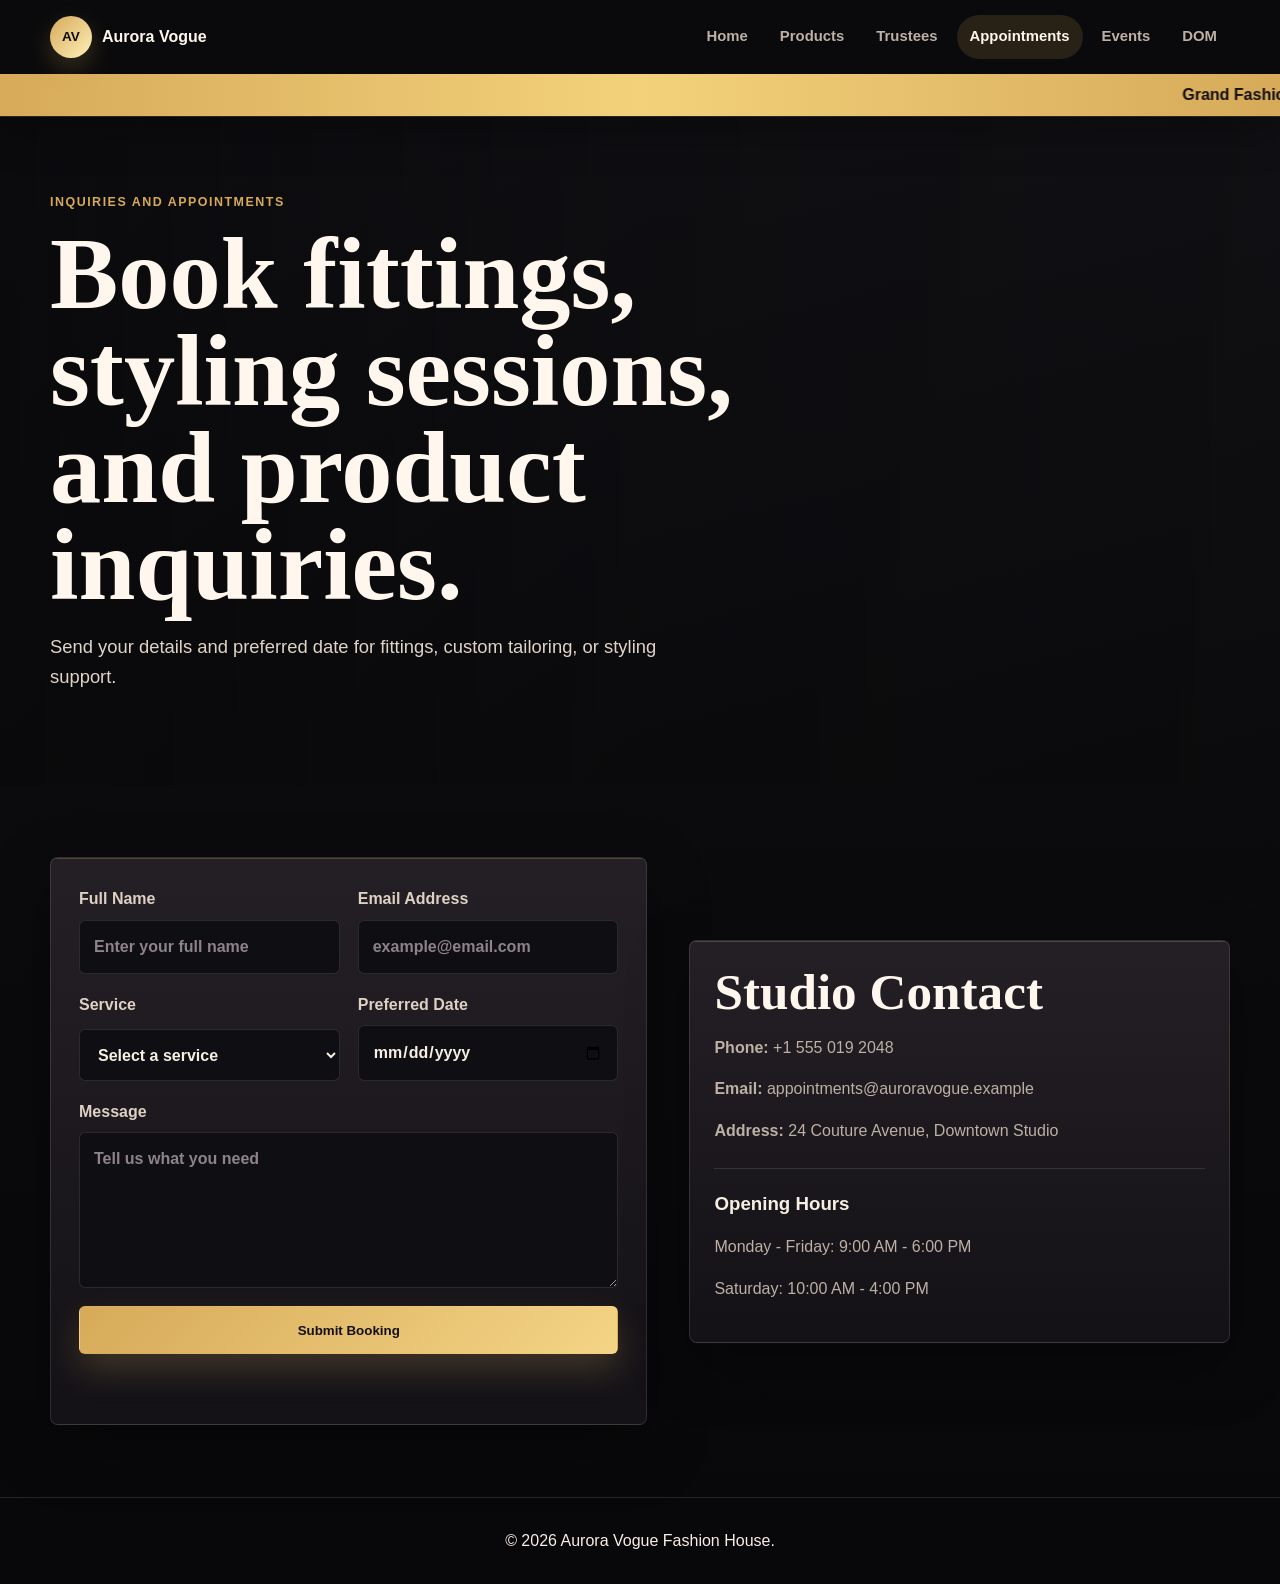
==== appointments.html @ b465e9d9 "first commit" ====
<!DOCTYPE html>
<html lang="en">
<head>
  <meta charset="UTF-8">
  <meta name="viewport" content="width=device-width, initial-scale=1.0">
  <title>Appointments | Aurora Vogue</title>
  <link rel="preconnect" href="https://images.unsplash.com">
  <link rel="stylesheet" href="styles.css">
  <script src="script.js" defer></script>
</head>
<body data-page="appointments">
  <header class="site-header">
    <nav class="nav-shell" aria-label="Main navigation">
      <a class="brand" href="index.html"><span class="brand-mark">AV</span><span>Aurora Vogue</span></a>
      <button class="menu-toggle" type="button" aria-label="Open navigation" aria-expanded="false">Menu</button>
      <div class="nav-links">
        <a href="index.html">Home</a>
        <a href="products.html">Products</a>
        <a href="trustees.html">Trustees</a>
        <a href="appointments.html">Appointments</a>
        <a href="events.html">Events</a>
        <a href="dom.html">DOM</a>
      </div>
    </nav>
    <marquee class="ticker" behavior="scroll" direction="left">
      Grand Fashion Preview: August 18, 2026 | Bridal couture fittings open every Friday | Student showcase discount: 15% off selected pieces
    </marquee>
  </header>

  <main>
    <section class="page-hero appointment-hero">
      <div class="page-hero-inner reveal">
        <p class="eyebrow">Inquiries and Appointments</p>
        <h1>Book fittings, styling sessions, and product inquiries.</h1>
        <p>Send your details and preferred date for fittings, custom tailoring, or styling support.</p>
      </div>
    </section>

    <section class="section contact-layout">
      <form class="appointment-form reveal" id="appointmentForm">
        <label>
          Full Name
          <input type="text" name="name" placeholder="Enter your full name" required>
        </label>
        <label>
          Email Address
          <input type="email" name="email" placeholder="example@email.com" required>
        </label>
        <label>
          Service
          <select name="service" required>
            <option value="">Select a service</option>
            <option>Bridal consultation</option>
            <option>Custom tailoring</option>
            <option>Product inquiry</option>
            <option>Event styling</option>
          </select>
        </label>
        <label>
          Preferred Date
          <input type="date" name="date" required>
        </label>
        <label class="full-span">
          Message
          <textarea name="message" rows="5" placeholder="Tell us what you need"></textarea>
        </label>
        <button class="button primary full-span" type="submit">Submit Booking</button>
        <p class="form-status full-span" id="formStatus" role="status"></p>
      </form>

      <aside class="contact-panel reveal">
        <h2>Studio Contact</h2>
        <p><strong>Phone:</strong> +1 555 019 2048</p>
        <p><strong>Email:</strong> appointments@auroravogue.example</p>
        <p><strong>Address:</strong> 24 Couture Avenue, Downtown Studio</p>
        <div class="hours">
          <h3>Opening Hours</h3>
          <p>Monday - Friday: 9:00 AM - 6:00 PM</p>
          <p>Saturday: 10:00 AM - 4:00 PM</p>
        </div>
      </aside>
    </section>
  </main>

  <footer class="site-footer">
    <p>&copy; <span data-year></span> Aurora Vogue Fashion House.</p>
  </footer>
</body>
</html>
---- styles.css ----
:root {
  --ink: #f7efe4;
  --muted: #bdb0a5;
  --paper: #0b0b0d;
  --ivory: #19171a;
  --surface: #151317;
  --surface-soft: #201b20;
  --surface-lift: #252026;
  --rose: #d15f75;
  --plum: #6f2d55;
  --gold: #d6aa59;
  --sage: #9fb58c;
  --line: rgba(247, 239, 228, 0.12);
  --shadow: 0 22px 60px rgba(0, 0, 0, 0.36);
}

* {
  box-sizing: border-box;
}

html {
  scroll-behavior: smooth;
}

body {
  margin: 0;
  font-family: "Segoe UI", Arial, sans-serif;
  color: var(--ink);
  background: linear-gradient(180deg, #111014 0%, #0b0b0d 48%, #08080a 100%);
  line-height: 1.6;
}

img {
  display: block;
  max-width: 100%;
}

a {
  color: inherit;
  text-decoration: none;
}

.site-header {
  position: sticky;
  top: 0;
  z-index: 20;
  background: rgba(11, 11, 13, 0.9);
  border-bottom: 1px solid var(--line);
  box-shadow: 0 16px 40px rgba(0, 0, 0, 0.28);
  backdrop-filter: blur(20px);
}

.nav-shell {
  width: min(1180px, calc(100% - 32px));
  margin: 0 auto;
  min-height: 74px;
  display: flex;
  align-items: center;
  justify-content: space-between;
  gap: 24px;
}

.brand {
  display: inline-flex;
  align-items: center;
  gap: 10px;
  font-weight: 800;
  letter-spacing: 0;
  white-space: nowrap;
  color: #fff7ed;
}

.brand-mark {
  width: 42px;
  height: 42px;
  display: grid;
  place-items: center;
  border-radius: 50%;
  color: #120d10;
  background: linear-gradient(135deg, var(--gold), #fff0ba);
  font-size: 0.85rem;
  box-shadow: 0 10px 26px rgba(214, 170, 89, 0.24);
}

.nav-links {
  display: flex;
  align-items: center;
  gap: 6px;
}

.nav-links a {
  padding: 10px 13px;
  border-radius: 999px;
  color: var(--muted);
  font-weight: 650;
  font-size: 0.93rem;
}

.nav-links a:hover,
.nav-links a.active {
  color: #fff7e7;
  background: rgba(214, 170, 89, 0.14);
}

.menu-toggle {
  display: none;
  width: 44px;
  height: 44px;
  border: 1px solid var(--line);
  border-radius: 6px;
  background: var(--surface-soft);
  color: var(--ink);
  font-size: 0.85rem;
  font-weight: 850;
  cursor: pointer;
}

.ticker {
  display: block;
  padding: 8px 0;
  color: #140f10;
  background: linear-gradient(90deg, var(--gold), #f3d17b, var(--gold));
  font-weight: 650;
}

.hero {
  position: relative;
  min-height: calc(100vh - 110px);
  display: grid;
  align-items: end;
  overflow: hidden;
}

.hero-image {
  position: absolute;
  inset: 0;
  width: 100%;
  height: 100%;
  object-fit: cover;
  filter: brightness(1.08) contrast(1.04) saturate(1.08);
}

.hero-overlay {
  position: absolute;
  inset: 0;
  background:
    linear-gradient(90deg, rgba(8, 8, 10, 0.66), rgba(8, 8, 10, 0.24) 48%, rgba(8, 8, 10, 0.02) 78%),
    linear-gradient(0deg, rgba(8, 8, 10, 0.32), transparent 42%);
}

.hero-content {
  position: relative;
  z-index: 1;
  width: min(1180px, calc(100% - 32px));
  margin: 0 auto;
  padding: 86px 0 104px;
  color: #fff7ed;
  text-shadow: 0 2px 24px rgba(0, 0, 0, 0.55);
}

.hero-content h1,
.page-hero h1 {
  margin: 0;
  max-width: 760px;
  font-size: clamp(3rem, 8vw, 6.6rem);
  line-height: 0.95;
  font-family: Georgia, "Times New Roman", serif;
  letter-spacing: 0;
}

.typing-motto {
  display: block;
  min-height: 1.5em;
  margin: 14px 0 0;
  color: #f0d08a;
  font-family: Georgia, "Times New Roman", serif;
  font-size: clamp(1.25rem, 3vw, 2rem);
  font-style: italic;
  line-height: 1.25;
  white-space: nowrap;
}

.typing-motto.is-typing::after {
  content: "";
  display: inline-block;
  width: 0.13em;
  height: 0.13em;
  margin-left: 0.12em;
  background: var(--gold);
  border-radius: 50%;
  vertical-align: 0.12em;
  box-shadow: 0 0 18px rgba(214, 170, 89, 0.52);
  animation: dotPulse 1.15s ease-in-out infinite;
}

@keyframes dotPulse {
  0%,
  100% {
    opacity: 0.35;
    transform: scale(0.72);
  }

  50% {
    opacity: 1;
    transform: scale(1);
  }
}

.hero-content p:not(.eyebrow):not(.typing-motto),
.page-hero p:not(.eyebrow) {
  max-width: 660px;
  font-size: 1.15rem;
  color: #dfd3c8;
}

.eyebrow {
  margin: 0 0 12px;
  color: var(--gold);
  text-transform: uppercase;
  font-size: 0.78rem;
  font-weight: 800;
  letter-spacing: 0.12em;
}

.hero-content .eyebrow {
  display: inline-flex;
  align-items: center;
  min-height: 32px;
  padding: 0 12px;
  color: #ffe5a6;
  background: rgba(8, 8, 10, 0.68);
  border: 1px solid rgba(214, 170, 89, 0.5);
  border-radius: 999px;
  font-size: 0.82rem;
  font-weight: 900;
  text-shadow: none;
  box-shadow: 0 10px 28px rgba(0, 0, 0, 0.32);
}

.hero-actions {
  display: flex;
  flex-wrap: wrap;
  gap: 12px;
  margin-top: 30px;
}

.button {
  display: inline-flex;
  align-items: center;
  justify-content: center;
  min-height: 48px;
  padding: 0 20px;
  border: 1px solid transparent;
  border-radius: 6px;
  font-weight: 800;
  cursor: pointer;
  transition: transform 160ms ease, box-shadow 160ms ease, background 160ms ease;
}

.button:hover {
  transform: translateY(-2px);
}

.button.primary {
  color: #140f10;
  background: linear-gradient(135deg, var(--gold), #f4d486);
  box-shadow: 0 16px 34px rgba(214, 170, 89, 0.22);
}

.button.secondary {
  color: #fff7ed;
  border-color: rgba(214, 170, 89, 0.52);
  background: rgba(255, 255, 255, 0.06);
}

.section {
  width: min(1180px, calc(100% - 32px));
  margin: 0 auto;
  padding: 72px 0;
}

.intro-grid,
.feature-band,
.contact-layout,
.dom-layout,
.event-focus {
  display: grid;
  grid-template-columns: 1.05fr 0.95fr;
  gap: 42px;
  align-items: center;
}

.section-copy h2,
.feature-copy h2,
.event-focus h2,
.dom-card h2,
.contact-panel h2 {
  margin: 0 0 14px;
  font-size: clamp(2rem, 4vw, 3.5rem);
  line-height: 1.05;
  font-family: Georgia, "Times New Roman", serif;
  letter-spacing: 0;
  color: #fff7ed;
}

.section-copy p,
.feature-copy p {
  color: var(--muted);
}

.metric-strip {
  display: grid;
  grid-template-columns: repeat(3, 1fr);
  border: 1px solid var(--line);
  background: linear-gradient(180deg, rgba(37, 32, 38, 0.98), rgba(19, 18, 22, 0.98));
  box-shadow: var(--shadow);
  border-radius: 8px;
  overflow: hidden;
}

.metric-strip div {
  padding: 28px 20px;
  border-right: 1px solid var(--line);
}

.metric-strip div:last-child {
  border-right: 0;
}

.metric-strip strong {
  display: block;
  color: var(--gold);
  font-size: 2.5rem;
  line-height: 1;
  font-family: Georgia, "Times New Roman", serif;
}

.metric-strip span {
  display: block;
  margin-top: 8px;
  color: var(--muted);
  font-weight: 650;
}

.feature-band {
  width: 100%;
  padding-inline: max(16px, calc((100vw - 1180px) / 2));
  background: linear-gradient(180deg, #17151a, #0f0e12);
}

.feature-image img {
  width: 100%;
  aspect-ratio: 4 / 3;
  object-fit: cover;
  box-shadow: var(--shadow);
  border: 1px solid var(--line);
  border-radius: 8px;
  filter: brightness(1.08) contrast(1.04) saturate(1.08);
}

.check-list {
  padding: 0;
  margin: 24px 0 0;
  list-style: none;
}

.check-list li {
  padding: 12px 0 12px 30px;
  border-top: 1px solid var(--line);
  position: relative;
  font-weight: 650;
}

.check-list li::before {
  content: "OK";
  position: absolute;
  left: 0;
  font-size: 0.78rem;
  color: var(--sage);
  font-weight: 900;
}

.page-hero {
  min-height: 430px;
  display: grid;
  align-items: end;
  color: #fff7ed;
  background:
    linear-gradient(90deg, rgba(8, 8, 10, 0.62), rgba(8, 8, 10, 0.18), rgba(8, 8, 10, 0.02)),
    url("https://images.unsplash.com/photo-1483985988355-763728e1935b?auto=format&fit=crop&w=1800&q=85") center/cover;
}

.page-hero.compact {
  min-height: 320px;
}

.trustees-hero {
  background:
    linear-gradient(90deg, rgba(8, 8, 10, 0.62), rgba(8, 8, 10, 0.18), rgba(8, 8, 10, 0.02)),
    url("https://images.unsplash.com/photo-1558769132-cb1aea458c5e?auto=format&fit=crop&w=1800&q=85") center/cover;
}

.appointment-hero {
  background:
    linear-gradient(90deg, rgba(8, 8, 10, 0.62), rgba(8, 8, 10, 0.18), rgba(8, 8, 10, 0.02)),
    url("https://images.unsplash.com/photo-1558769132-cb1aea458c5e?auto=format&fit=crop&w=1800&q=85") center/cover;
}

.events-hero {
  background:
    linear-gradient(90deg, rgba(8, 8, 10, 0.62), rgba(8, 8, 10, 0.18), rgba(8, 8, 10, 0.02)),
    url("https://images.unsplash.com/photo-1469334031218-e382a71b716b?auto=format&fit=crop&w=1800&q=85") center/cover;
}

.page-hero-inner {
  width: min(1180px, calc(100% - 32px));
  margin: 0 auto;
  padding: 76px 0;
}

.toolbar {
  display: flex;
  flex-wrap: wrap;
  gap: 10px;
  margin-bottom: 28px;
}

.filter-btn {
  min-height: 42px;
  padding: 0 16px;
  border: 1px solid var(--line);
  border-radius: 6px;
  color: var(--ink);
  background: rgba(255, 255, 255, 0.04);
  font-weight: 800;
  cursor: pointer;
  transition: background 160ms ease, border-color 160ms ease, color 160ms ease;
}

.filter-btn.active,
.filter-btn:hover {
  color: #140f10;
  background: var(--gold);
}

.product-grid,
.trustee-grid,
.event-list {
  display: grid;
  grid-template-columns: repeat(3, minmax(0, 1fr));
  gap: 22px;
}

.product-card,
.trustee-card,
.event-card,
.dom-card,
.contact-panel,
.appointment-form {
  background: linear-gradient(180deg, rgba(37, 32, 38, 0.98), rgba(20, 18, 23, 0.98));
  border: 1px solid var(--line);
  border-radius: 8px;
  box-shadow: var(--shadow);
  position: relative;
  overflow: hidden;
}

.product-card::before,
.trustee-card::before,
.event-card::before,
.dom-card::before,
.contact-panel::before,
.appointment-form::before,
.event-focus::before {
  content: "";
  position: absolute;
  inset: 0;
  border-top: 1px solid rgba(214, 170, 89, 0.28);
  pointer-events: none;
}

.product-card {
  display: grid;
  grid-template-rows: 292px 1fr;
  overflow: hidden;
  transition: transform 180ms ease, border-color 180ms ease, box-shadow 180ms ease;
}

.product-card:hover,
.trustee-card:hover,
.event-card:hover {
  transform: translateY(-4px);
  border-color: rgba(214, 170, 89, 0.34);
  box-shadow: 0 28px 76px rgba(0, 0, 0, 0.42);
}

.product-card.is-hidden {
  display: none;
}

.product-card img {
  width: 100%;
  height: 100%;
  object-fit: cover;
  filter: brightness(1.08) contrast(1.04) saturate(1.1);
  transition: transform 260ms ease, filter 260ms ease;
}

.product-card:hover img {
  transform: scale(1.04);
  filter: brightness(1.14) contrast(1.05) saturate(1.14);
}

.product-card div,
.trustee-card,
.event-card,
.dom-card,
.contact-panel {
  padding: 24px;
}

.product-card span,
.event-card time {
  color: var(--gold);
  font-weight: 850;
  font-size: 0.82rem;
  text-transform: uppercase;
}

.product-card h2,
.trustee-card h2,
.event-card h2 {
  margin: 8px 0;
  font-size: 1.28rem;
  line-height: 1.2;
  color: #fff7ed;
}

.product-card p,
.trustee-card p,
.event-card p,
.contact-panel p,
.dom-card li {
  color: var(--muted);
}

.product-card strong {
  display: block;
  margin-top: 16px;
  font-size: 1.18rem;
  color: var(--gold);
}

.trustee-grid {
  grid-template-columns: repeat(4, minmax(0, 1fr));
}

.trustee-card {
  text-align: center;
}

.trustee-card img {
  width: 100%;
  aspect-ratio: 1;
  object-fit: cover;
  border-radius: 50%;
  border: 6px solid rgba(214, 170, 89, 0.22);
  margin-bottom: 18px;
  background: #2a242a;
  box-shadow: 0 16px 36px rgba(0, 0, 0, 0.28);
  animation: portraitFloat 4.5s ease-in-out infinite;
}

.trustee-card:nth-child(2) img {
  animation-delay: 0.35s;
}

.trustee-card:nth-child(3) img {
  animation-delay: 0.7s;
}

.trustee-card:nth-child(4) img {
  animation-delay: 1.05s;
}

@keyframes portraitFloat {
  0%,
  100% {
    transform: translateY(0);
  }

  50% {
    transform: translateY(-7px);
  }
}

.appointment-form {
  display: grid;
  grid-template-columns: repeat(2, 1fr);
  gap: 18px;
  padding: 28px;
}

.appointment-form label {
  display: grid;
  gap: 8px;
  color: #ded0c3;
  font-weight: 800;
}

.appointment-form input,
.appointment-form select,
.appointment-form textarea {
  width: 100%;
  border: 1px solid var(--line);
  border-radius: 6px;
  padding: 13px 14px;
  color: var(--ink);
  background: #0f0e12;
  font: inherit;
  transition: border-color 160ms ease, background 160ms ease, outline 160ms ease;
}

.appointment-form input::placeholder,
.appointment-form textarea::placeholder {
  color: #8e838a;
}

.appointment-form input:focus,
.appointment-form select:focus,
.appointment-form textarea:focus {
  outline: 3px solid rgba(214, 170, 89, 0.16);
  border-color: var(--gold);
}

.full-span {
  grid-column: 1 / -1;
}

.form-status {
  min-height: 24px;
  margin: 0;
  color: var(--sage);
  font-weight: 850;
}

.hours {
  margin-top: 24px;
  padding-top: 20px;
  border-top: 1px solid var(--line);
}

.hours h3 {
  margin: 0 0 8px;
}

.event-focus {
  margin-top: 52px;
  padding: 34px;
  border: 1px solid var(--line);
  background: linear-gradient(180deg, rgba(37, 32, 38, 0.98), rgba(20, 18, 23, 0.98));
  box-shadow: var(--shadow);
  position: relative;
  border-radius: 8px;
  overflow: hidden;
}

.countdown {
  display: grid;
  grid-template-columns: repeat(3, 1fr);
  gap: 12px;
}

.countdown div {
  padding: 22px 12px;
  text-align: center;
  background: #0f0e12;
  border: 1px solid var(--line);
  border-radius: 6px;
}

.countdown strong {
  display: block;
  font-size: 2rem;
  color: var(--gold);
  font-family: Georgia, "Times New Roman", serif;
}

.countdown span {
  color: var(--muted);
  font-weight: 800;
}

.event-card span {
  display: inline-block;
  margin-top: 14px;
  color: var(--sage);
  font-weight: 850;
}

.dom-layout {
  align-items: start;
}

.dom-card pre {
  overflow: auto;
  margin: 0;
  padding: 20px;
  color: #f7efe4;
  background: #0d0b0f;
  border-radius: 6px;
  line-height: 1.5;
  border: 1px solid var(--line);
}

.page-list {
  padding-left: 20px;
}

.site-footer {
  display: flex;
  flex-wrap: wrap;
  justify-content: center;
  gap: 12px;
  padding: 30px max(16px, calc((100vw - 1180px) / 2));
  color: #f9eee7;
  background: #08070a;
  border-top: 1px solid var(--line);
  text-align: center;
}

.site-footer p {
  margin: 0;
  width: 100%;
}

.reveal {
  opacity: 0;
  transform: translateY(16px);
  transition: opacity 500ms ease, transform 500ms ease;
}

.reveal.visible {
  opacity: 1;
  transform: translateY(0);
}

@media (max-width: 980px) {
  .nav-shell {
    min-height: 66px;
  }

  .menu-toggle {
    display: grid;
    place-items: center;
  }

  .nav-links {
    position: absolute;
    top: 66px;
    left: 0;
    right: 0;
    display: none;
    flex-direction: column;
    align-items: stretch;
    padding: 12px 16px 18px;
    background: rgba(13, 10, 14, 0.98);
    border-bottom: 1px solid var(--line);
  }

  .nav-links.open {
    display: flex;
  }

  .nav-links a {
    border-radius: 6px;
  }

  .intro-grid,
  .feature-band,
  .contact-layout,
  .dom-layout,
  .event-focus {
    grid-template-columns: 1fr;
  }

  .product-grid,
  .event-list {
    grid-template-columns: repeat(2, minmax(0, 1fr));
  }

  .trustee-grid {
    grid-template-columns: repeat(2, minmax(0, 1fr));
  }
}

@media (max-width: 640px) {
  .hero {
    min-height: 620px;
  }

  .hero-content {
    padding-bottom: 70px;
  }

  .hero-content h1,
  .page-hero h1 {
    font-size: clamp(2.6rem, 18vw, 4.2rem);
  }

  .hero-content .typing-motto {
    font-size: clamp(1rem, 4.4vw, 1.35rem);
    white-space: nowrap;
  }

  .metric-strip,
  .product-grid,
  .trustee-grid,
  .event-list,
  .countdown,
  .appointment-form {
    grid-template-columns: 1fr;
  }

  .appointment-form {
    padding: 20px;
  }

  .full-span {
    grid-column: auto;
  }

  .page-hero {
    min-height: 360px;
  }

  .section {
    padding: 54px 0;
  }
}
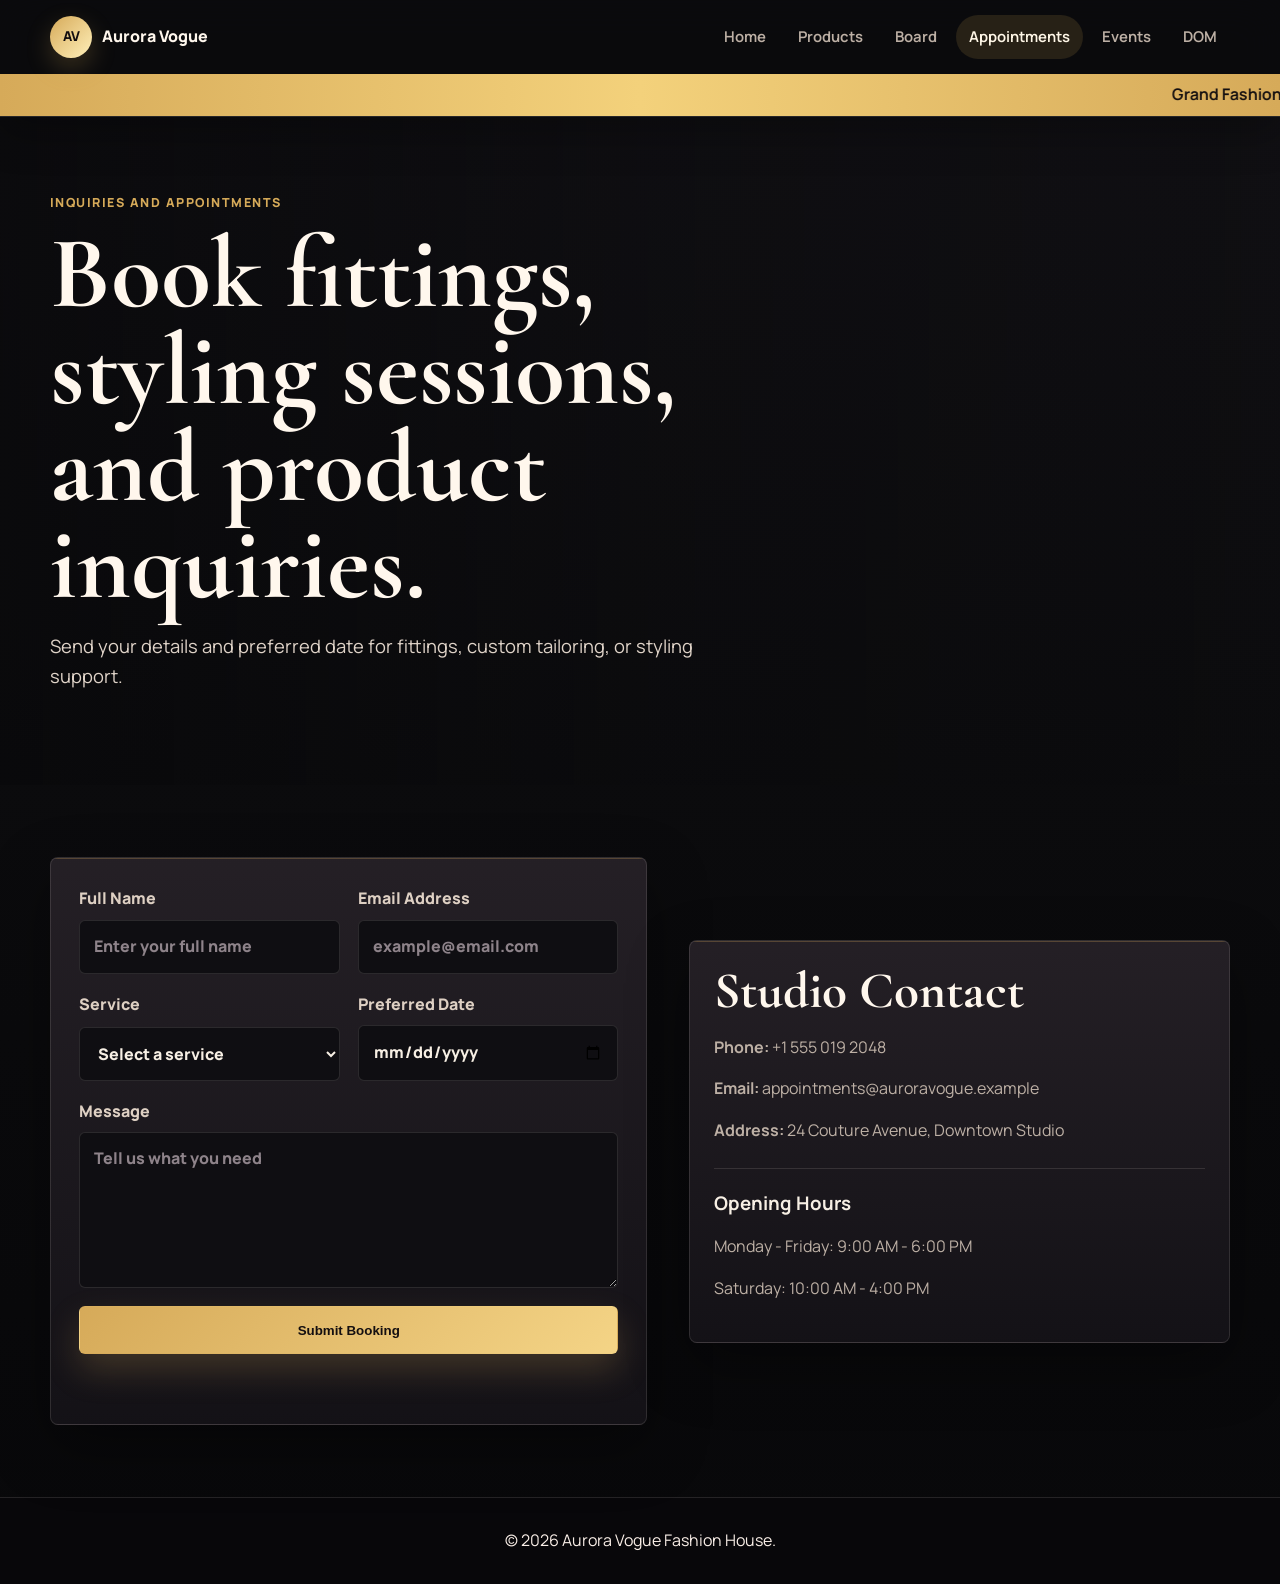
==== commit b743c7de: "Rename trustees page to board" ====
--- a/appointments.html
+++ b/appointments.html
@@ -16,7 +16,7 @@
       <div class="nav-links">
         <a href="index.html">Home</a>
         <a href="products.html">Products</a>
-        <a href="trustees.html">Trustees</a>
+        <a href="board.html">Board</a>
         <a href="appointments.html">Appointments</a>
         <a href="events.html">Events</a>
         <a href="dom.html">DOM</a>
--- a/styles.css
+++ b/styles.css
@@ -1,3 +1,5 @@
+@import url("https://fonts.googleapis.com/css2?family=Cormorant+Garamond:wght@600;700&family=Manrope:wght@400;600;700;800&display=swap");
+
 :root {
   --ink: #f7efe4;
   --muted: #bdb0a5;
@@ -24,7 +26,7 @@
 
 body {
   margin: 0;
-  font-family: "Segoe UI", Arial, sans-serif;
+  font-family: "Manrope", "Segoe UI", Arial, sans-serif;
   color: var(--ink);
   background: linear-gradient(180deg, #111014 0%, #0b0b0d 48%, #08080a 100%);
   line-height: 1.6;
@@ -104,15 +106,55 @@
 
 .menu-toggle {
   display: none;
+  position: relative;
   width: 44px;
   height: 44px;
   border: 1px solid var(--line);
   border-radius: 6px;
-  background: var(--surface-soft);
+  background: #1c171d;
   color: var(--ink);
-  font-size: 0.85rem;
+  font-size: 0;
   font-weight: 850;
   cursor: pointer;
+  box-shadow: 0 10px 24px rgba(0, 0, 0, 0.26);
+  transition: background 160ms ease, border-color 160ms ease, box-shadow 160ms ease;
+}
+
+.menu-toggle::before,
+.menu-toggle::after {
+  content: "";
+  position: absolute;
+  left: 50%;
+  top: 50%;
+  width: 20px;
+  height: 2px;
+  border-radius: 999px;
+  background: #fff7e7;
+  transition: transform 160ms ease, box-shadow 160ms ease;
+}
+
+.menu-toggle::before {
+  box-shadow: 0 7px 0 #fff7e7;
+  transform: translate(-50%, -7px);
+}
+
+.menu-toggle::after {
+  transform: translate(-50%, 7px);
+}
+
+.menu-toggle:hover,
+.menu-toggle.is-open {
+  border-color: rgba(214, 170, 89, 0.46);
+  background: #261f25;
+}
+
+.menu-toggle.is-open::before {
+  box-shadow: none;
+  transform: translate(-50%, -50%) rotate(45deg);
+}
+
+.menu-toggle.is-open::after {
+  transform: translate(-50%, -50%) rotate(-45deg);
 }
 
 .ticker {
@@ -164,7 +206,7 @@
   max-width: 760px;
   font-size: clamp(3rem, 8vw, 6.6rem);
   line-height: 0.95;
-  font-family: Georgia, "Times New Roman", serif;
+  font-family: "Cormorant Garamond", Georgia, "Times New Roman", serif;
   letter-spacing: 0;
 }
 
@@ -173,7 +215,7 @@
   min-height: 1.5em;
   margin: 14px 0 0;
   color: #f0d08a;
-  font-family: Georgia, "Times New Roman", serif;
+  font-family: "Cormorant Garamond", Georgia, "Times New Roman", serif;
   font-size: clamp(1.25rem, 3vw, 2rem);
   font-style: italic;
   line-height: 1.25;
@@ -279,7 +321,7 @@
   padding: 72px 0;
 }
 
-.intro-grid,
+.atelier-intro,
 .feature-band,
 .contact-layout,
 .dom-layout,
@@ -298,7 +340,7 @@
   margin: 0 0 14px;
   font-size: clamp(2rem, 4vw, 3.5rem);
   line-height: 1.05;
-  font-family: Georgia, "Times New Roman", serif;
+  font-family: "Cormorant Garamond", Georgia, "Times New Roman", serif;
   letter-spacing: 0;
   color: #fff7ed;
 }
@@ -308,11 +350,17 @@
   color: var(--muted);
 }
 
+.atelier-intro {
+  align-items: stretch;
+}
+
 .metric-strip {
   display: grid;
   grid-template-columns: repeat(3, 1fr);
   border: 1px solid var(--line);
-  background: linear-gradient(180deg, rgba(37, 32, 38, 0.98), rgba(19, 18, 22, 0.98));
+  background:
+    linear-gradient(135deg, rgba(111, 45, 85, 0.2), transparent 42%),
+    linear-gradient(180deg, rgba(37, 32, 38, 0.98), rgba(19, 18, 22, 0.98));
   box-shadow: var(--shadow);
   border-radius: 8px;
   overflow: hidden;
@@ -332,7 +380,7 @@
   color: var(--gold);
   font-size: 2.5rem;
   line-height: 1;
-  font-family: Georgia, "Times New Roman", serif;
+  font-family: "Cormorant Garamond", Georgia, "Times New Roman", serif;
 }
 
 .metric-strip span {
@@ -342,42 +390,207 @@
   font-weight: 650;
 }
 
+.section-heading {
+  display: flex;
+  align-items: end;
+  justify-content: space-between;
+  gap: 28px;
+  margin-bottom: 28px;
+}
+
+.section-heading h2 {
+  max-width: 760px;
+  margin: 0;
+  color: #fff7ed;
+  font-family: "Cormorant Garamond", Georgia, "Times New Roman", serif;
+  font-size: clamp(2rem, 4vw, 3.4rem);
+  line-height: 1.05;
+  letter-spacing: 0;
+}
+
+.lookbook-section {
+  padding-top: 36px;
+}
+
+.lookbook-grid {
+  display: grid;
+  grid-template-columns: repeat(3, minmax(0, 1fr));
+  gap: 18px;
+}
+
+.lookbook-card {
+  display: grid;
+  grid-template-rows: auto 1fr;
+  position: relative;
+  overflow: hidden;
+  border-radius: 8px;
+  border: 1px solid rgba(247, 239, 228, 0.14);
+  background: #151317;
+  box-shadow: var(--shadow);
+}
+
+.lookbook-card img {
+  width: 100%;
+  aspect-ratio: 4 / 3;
+  height: auto;
+  object-fit: cover;
+  filter: brightness(1.02) contrast(1.04) saturate(1.08);
+  transition: transform 260ms ease, filter 260ms ease;
+}
+
+.lookbook-card:hover img {
+  transform: scale(1.035);
+  filter: brightness(1.08) contrast(1.05) saturate(1.12);
+}
+
+.lookbook-copy {
+  min-height: 118px;
+  padding: 20px 22px 22px;
+  color: #fff7ed;
+  background: #151317;
+  border-top: 1px solid rgba(247, 239, 228, 0.12);
+}
+
+.lookbook-card span {
+  color: #f3d17b;
+  font-size: 0.76rem;
+  font-weight: 900;
+  letter-spacing: 0.12em;
+  text-transform: uppercase;
+}
+
+.lookbook-card h3 {
+  margin: 8px 0 0;
+  max-width: 360px;
+  font-family: "Cormorant Garamond", Georgia, "Times New Roman", serif;
+  font-size: 1.65rem;
+  line-height: 1.08;
+  letter-spacing: 0;
+}
+
+.lookbook-copy p {
+  margin: 12px 0 0;
+  color: var(--gold);
+  font-weight: 850;
+}
+
 .feature-band {
+  position: relative;
   width: 100%;
+  overflow: hidden;
   padding-inline: max(16px, calc((100vw - 1180px) / 2));
-  background: linear-gradient(180deg, #17151a, #0f0e12);
+  background:
+    linear-gradient(115deg, rgba(111, 45, 85, 0.22), transparent 34%),
+    linear-gradient(180deg, #1b171c 0%, #111014 52%, #0b0b0d 100%);
+  border-top: 1px solid rgba(247, 239, 228, 0.08);
+  border-bottom: 1px solid rgba(247, 239, 228, 0.08);
+}
+
+.feature-image {
+  position: relative;
+  isolation: isolate;
 }
 
 .feature-image img {
   width: 100%;
+  aspect-ratio: 16 / 10;
+  object-fit: cover;
+  box-shadow: 0 28px 70px rgba(0, 0, 0, 0.44);
+  border: 1px solid rgba(247, 239, 228, 0.18);
+  border-radius: 8px;
+  filter: brightness(1.12) contrast(1.05) saturate(1.08);
+}
+
+.feature-copy {
+  position: relative;
+  z-index: 1;
+  max-width: 560px;
+}
+
+.feature-copy .eyebrow {
+  display: inline-flex;
+  align-items: center;
+  min-height: 30px;
+  padding: 0 10px;
+  background: rgba(214, 170, 89, 0.12);
+  border: 1px solid rgba(214, 170, 89, 0.26);
+  border-radius: 999px;
+}
+
+.collection-notes {
+  display: flex;
+  flex-wrap: wrap;
+  gap: 8px;
+  margin-top: 24px;
+}
+
+.collection-notes span {
+  display: inline-flex;
+  align-items: center;
+  min-height: 34px;
+  padding: 0 12px;
+  color: #f8ead6;
+  background: rgba(255, 255, 255, 0.06);
+  border: 1px solid rgba(247, 239, 228, 0.12);
+  border-radius: 999px;
+  font-size: 0.9rem;
+  font-weight: 750;
+}
+
+.home-appointment {
+  width: 100%;
+  margin: 0;
+  padding: 72px max(16px, calc((100vw - 1180px) / 2));
+  display: grid;
+  grid-template-columns: minmax(280px, 0.74fr) 1fr;
+  gap: 38px;
+  align-items: center;
+  background:
+    linear-gradient(90deg, rgba(159, 181, 140, 0.12), transparent 34%),
+    linear-gradient(180deg, #111014, #0a0a0c);
+  border-top: 1px solid rgba(247, 239, 228, 0.08);
+}
+
+.home-appointment-image {
+  min-height: 0;
+  overflow: hidden;
+  border-radius: 8px;
+  border: 1px solid rgba(247, 239, 228, 0.14);
+  box-shadow: var(--shadow);
+}
+
+.home-appointment-image img {
+  width: 100%;
   aspect-ratio: 4 / 3;
+  height: auto;
   object-fit: cover;
-  box-shadow: var(--shadow);
-  border: 1px solid var(--line);
-  border-radius: 8px;
-  filter: brightness(1.08) contrast(1.04) saturate(1.08);
-}
-
-.check-list {
+  filter: brightness(1.06) contrast(1.04) saturate(1.08);
+}
+
+.home-appointment-copy {
   padding: 0;
-  margin: 24px 0 0;
-  list-style: none;
-}
-
-.check-list li {
-  padding: 12px 0 12px 30px;
-  border-top: 1px solid var(--line);
-  position: relative;
-  font-weight: 650;
-}
-
-.check-list li::before {
-  content: "OK";
-  position: absolute;
-  left: 0;
-  font-size: 0.78rem;
-  color: var(--sage);
-  font-weight: 900;
+}
+
+.home-appointment-copy h2 {
+  margin: 0 0 14px;
+  max-width: 720px;
+  font-family: "Cormorant Garamond", Georgia, "Times New Roman", serif;
+  font-size: clamp(2rem, 4vw, 3.5rem);
+  line-height: 1.05;
+  letter-spacing: 0;
+  color: #fff7ed;
+}
+
+.home-appointment-copy p:not(.eyebrow) {
+  max-width: 620px;
+  color: var(--muted);
+}
+
+.appointment-actions {
+  display: flex;
+  flex-wrap: wrap;
+  gap: 12px;
+  margin-top: 28px;
 }
 
 .page-hero {
@@ -394,7 +607,7 @@
   min-height: 320px;
 }
 
-.trustees-hero {
+.board-hero {
   background:
     linear-gradient(90deg, rgba(8, 8, 10, 0.62), rgba(8, 8, 10, 0.18), rgba(8, 8, 10, 0.02)),
     url("https://images.unsplash.com/photo-1558769132-cb1aea458c5e?auto=format&fit=crop&w=1800&q=85") center/cover;
@@ -444,7 +657,7 @@
 }
 
 .product-grid,
-.trustee-grid,
+.board-grid,
 .event-list {
   display: grid;
   grid-template-columns: repeat(3, minmax(0, 1fr));
@@ -452,7 +665,7 @@
 }
 
 .product-card,
-.trustee-card,
+.board-card,
 .event-card,
 .dom-card,
 .contact-panel,
@@ -466,7 +679,7 @@
 }
 
 .product-card::before,
-.trustee-card::before,
+.board-card::before,
 .event-card::before,
 .dom-card::before,
 .contact-panel::before,
@@ -487,7 +700,7 @@
 }
 
 .product-card:hover,
-.trustee-card:hover,
+.board-card:hover,
 .event-card:hover {
   transform: translateY(-4px);
   border-color: rgba(214, 170, 89, 0.34);
@@ -512,7 +725,7 @@
 }
 
 .product-card div,
-.trustee-card,
+.board-card,
 .event-card,
 .dom-card,
 .contact-panel {
@@ -520,6 +733,7 @@
 }
 
 .product-card span,
+.board-card span,
 .event-card time {
   color: var(--gold);
   font-weight: 850;
@@ -528,7 +742,7 @@
 }
 
 .product-card h2,
-.trustee-card h2,
+.board-card h2,
 .event-card h2 {
   margin: 8px 0;
   font-size: 1.28rem;
@@ -537,7 +751,7 @@
 }
 
 .product-card p,
-.trustee-card p,
+.board-card p,
 .event-card p,
 .contact-panel p,
 .dom-card li {
@@ -551,47 +765,25 @@
   color: var(--gold);
 }
 
-.trustee-grid {
+.board-grid {
   grid-template-columns: repeat(4, minmax(0, 1fr));
 }
 
-.trustee-card {
-  text-align: center;
-}
-
-.trustee-card img {
-  width: 100%;
+.board-card {
+  display: grid;
+  align-content: start;
+  gap: 16px;
+  text-align: left;
+}
+
+.board-card img {
+  width: 112px;
   aspect-ratio: 1;
   object-fit: cover;
   border-radius: 50%;
-  border: 6px solid rgba(214, 170, 89, 0.22);
-  margin-bottom: 18px;
+  border: 4px solid rgba(214, 170, 89, 0.24);
   background: #2a242a;
   box-shadow: 0 16px 36px rgba(0, 0, 0, 0.28);
-  animation: portraitFloat 4.5s ease-in-out infinite;
-}
-
-.trustee-card:nth-child(2) img {
-  animation-delay: 0.35s;
-}
-
-.trustee-card:nth-child(3) img {
-  animation-delay: 0.7s;
-}
-
-.trustee-card:nth-child(4) img {
-  animation-delay: 1.05s;
-}
-
-@keyframes portraitFloat {
-  0%,
-  100% {
-    transform: translateY(0);
-  }
-
-  50% {
-    transform: translateY(-7px);
-  }
 }
 
 .appointment-form {
@@ -683,7 +875,7 @@
   display: block;
   font-size: 2rem;
   color: var(--gold);
-  font-family: Georgia, "Times New Roman", serif;
+  font-family: "Cormorant Garamond", Georgia, "Times New Roman", serif;
 }
 
 .countdown span {
@@ -757,15 +949,21 @@
 
   .nav-links {
     position: absolute;
-    top: 66px;
+    top: calc(100% + 1px);
     left: 0;
     right: 0;
     display: none;
     flex-direction: column;
     align-items: stretch;
-    padding: 12px 16px 18px;
-    background: rgba(13, 10, 14, 0.98);
-    border-bottom: 1px solid var(--line);
+    gap: 4px;
+    padding: 10px;
+    background: #121014;
+    border: 1px solid rgba(247, 239, 228, 0.14);
+    border-left: 0;
+    border-right: 0;
+    border-top: 0;
+    border-radius: 0 0 8px 8px;
+    box-shadow: 0 22px 42px rgba(0, 0, 0, 0.48);
   }
 
   .nav-links.open {
@@ -773,24 +971,57 @@
   }
 
   .nav-links a {
+    min-height: 44px;
+    display: flex;
+    align-items: center;
     border-radius: 6px;
-  }
-
-  .intro-grid,
+    padding: 0 14px;
+    color: #eee0d1;
+    background: #19161b;
+    border: 1px solid rgba(247, 239, 228, 0.08);
+  }
+
+  .nav-links a:hover,
+  .nav-links a.active {
+    background: rgba(214, 170, 89, 0.18);
+  }
+
+  .atelier-intro,
   .feature-band,
+  .home-appointment,
   .contact-layout,
   .dom-layout,
   .event-focus {
     grid-template-columns: 1fr;
   }
 
+  .section-heading {
+    display: block;
+  }
+
+  .lookbook-grid {
+    grid-template-columns: 1fr;
+  }
+
+  .lookbook-card img {
+    aspect-ratio: 16 / 10;
+  }
+
+  .home-appointment {
+    padding-top: 58px;
+  }
+
   .product-grid,
   .event-list {
     grid-template-columns: repeat(2, minmax(0, 1fr));
   }
 
-  .trustee-grid {
+  .board-grid {
     grid-template-columns: repeat(2, minmax(0, 1fr));
+  }
+
+  .board-card img {
+    width: 96px;
   }
 }
 
@@ -815,13 +1046,17 @@
 
   .metric-strip,
   .product-grid,
-  .trustee-grid,
   .event-list,
   .countdown,
   .appointment-form {
     grid-template-columns: 1fr;
   }
 
+  .board-grid {
+    grid-template-columns: repeat(2, minmax(0, 1fr));
+    gap: 14px;
+  }
+
   .appointment-form {
     padding: 20px;
   }
@@ -837,4 +1072,78 @@
   .section {
     padding: 54px 0;
   }
-}
+
+  .atelier-intro {
+    gap: 28px;
+  }
+
+  .metric-strip div {
+    border-right: 0;
+    border-bottom: 1px solid var(--line);
+  }
+
+  .metric-strip div:last-child {
+    border-bottom: 0;
+  }
+
+  .lookbook-section {
+    padding-top: 22px;
+  }
+
+  .lookbook-copy {
+    min-height: auto;
+    padding: 18px;
+  }
+
+  .lookbook-card h3 {
+    font-size: 1.38rem;
+  }
+
+  .feature-image img {
+    aspect-ratio: 4 / 3;
+  }
+
+  .feature-copy {
+    padding: 0 8px;
+  }
+
+  .collection-notes span {
+    min-height: 32px;
+    font-size: 0.84rem;
+  }
+
+  .home-appointment {
+    padding: 54px 16px;
+    gap: 22px;
+  }
+
+  .home-appointment-image {
+    min-height: 0;
+  }
+
+  .home-appointment-copy {
+    padding: 24px 18px;
+  }
+
+  .appointment-actions .button {
+    width: 100%;
+  }
+
+  .board-card {
+    gap: 12px;
+    padding: 16px 12px;
+  }
+
+  .board-card img {
+    width: 76px;
+  }
+
+  .board-card h2 {
+    font-size: 1rem;
+  }
+
+  .board-card p {
+    margin: 0;
+    font-size: 0.9rem;
+  }
+}
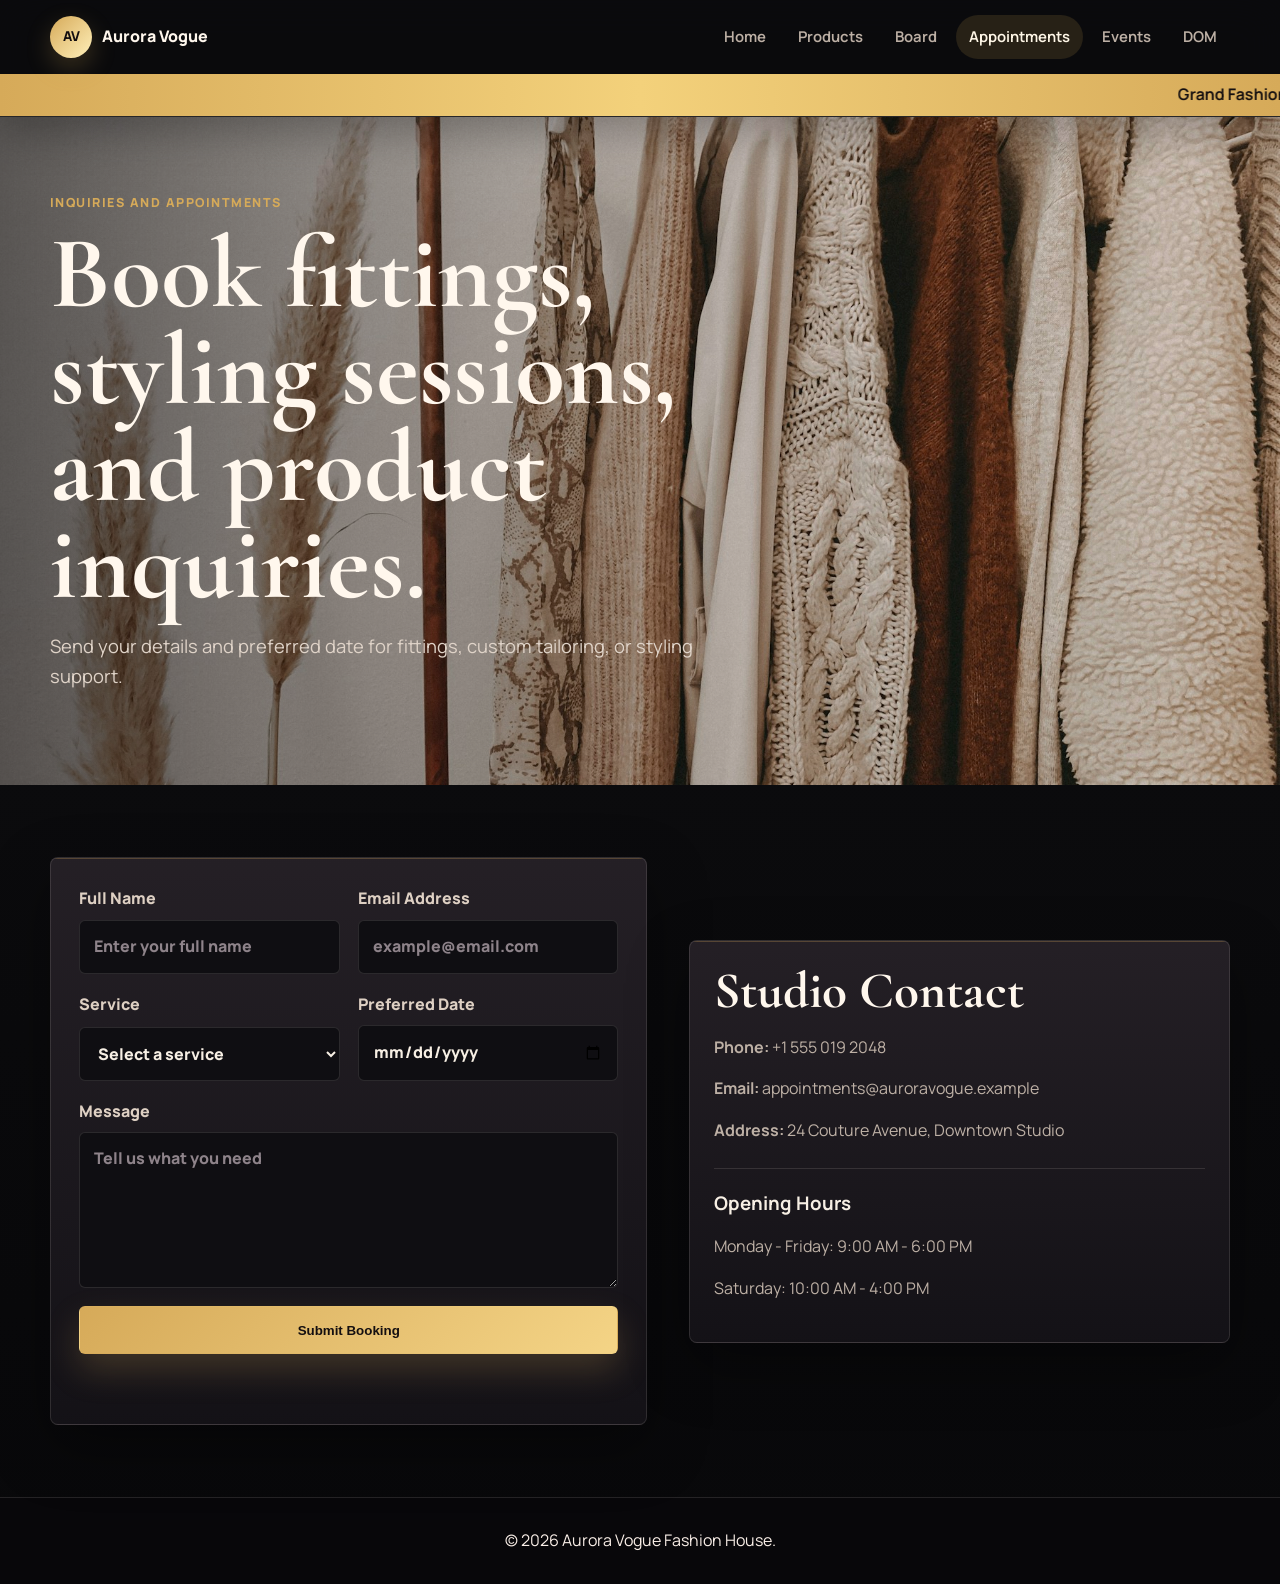
==== commit f0690ef9: "Refresh catalogue images and event links" ====
--- a/appointments.html
+++ b/appointments.html
@@ -4,7 +4,6 @@
   <meta charset="UTF-8">
   <meta name="viewport" content="width=device-width, initial-scale=1.0">
   <title>Appointments | Aurora Vogue</title>
-  <link rel="preconnect" href="https://images.unsplash.com">
   <link rel="stylesheet" href="styles.css">
   <script src="script.js" defer></script>
 </head>
@@ -23,7 +22,7 @@
       </div>
     </nav>
     <marquee class="ticker" behavior="scroll" direction="left">
-      Grand Fashion Preview: August 18, 2026 | Bridal couture fittings open every Friday | Student showcase discount: 15% off selected pieces
+      Grand Fashion Preview: September 1, 2026 | Bridal couture fittings open every Friday | Student showcase discount: 15% off selected pieces
     </marquee>
   </header>
 
--- a/styles.css
+++ b/styles.css
@@ -598,9 +598,10 @@
   display: grid;
   align-items: end;
   color: #fff7ed;
+  /* Page hero images are local so the static site works without remote image hotlinks. */
   background:
     linear-gradient(90deg, rgba(8, 8, 10, 0.62), rgba(8, 8, 10, 0.18), rgba(8, 8, 10, 0.02)),
-    url("https://images.unsplash.com/photo-1483985988355-763728e1935b?auto=format&fit=crop&w=1800&q=85") center/cover;
+    url("assets/page-hero-rack.jpg") center/cover;
 }
 
 .page-hero.compact {
@@ -610,19 +611,19 @@
 .board-hero {
   background:
     linear-gradient(90deg, rgba(8, 8, 10, 0.62), rgba(8, 8, 10, 0.18), rgba(8, 8, 10, 0.02)),
-    url("https://images.unsplash.com/photo-1558769132-cb1aea458c5e?auto=format&fit=crop&w=1800&q=85") center/cover;
+    url("assets/studio-rack.jpg") center/cover;
 }
 
 .appointment-hero {
   background:
     linear-gradient(90deg, rgba(8, 8, 10, 0.62), rgba(8, 8, 10, 0.18), rgba(8, 8, 10, 0.02)),
-    url("https://images.unsplash.com/photo-1558769132-cb1aea458c5e?auto=format&fit=crop&w=1800&q=85") center/cover;
+    url("assets/studio-rack.jpg") center/cover;
 }
 
 .events-hero {
   background:
     linear-gradient(90deg, rgba(8, 8, 10, 0.62), rgba(8, 8, 10, 0.18), rgba(8, 8, 10, 0.02)),
-    url("https://images.unsplash.com/photo-1469334031218-e382a71b716b?auto=format&fit=crop&w=1800&q=85") center/cover;
+    url("assets/ruby-evening-gown.jpg") center/cover;
 }
 
 .page-hero-inner {
@@ -665,11 +666,12 @@
 }
 
 .product-card,
-.board-card,
+.member-card,
 .event-card,
 .dom-card,
 .contact-panel,
 .appointment-form {
+  /* Shared card shell keeps catalogue, board, event, and form surfaces visually aligned. */
   background: linear-gradient(180deg, rgba(37, 32, 38, 0.98), rgba(20, 18, 23, 0.98));
   border: 1px solid var(--line);
   border-radius: 8px;
@@ -679,7 +681,7 @@
 }
 
 .product-card::before,
-.board-card::before,
+.member-card::before,
 .event-card::before,
 .dom-card::before,
 .contact-panel::before,
@@ -700,11 +702,16 @@
 }
 
 .product-card:hover,
-.board-card:hover,
+.member-card:hover,
 .event-card:hover {
   transform: translateY(-4px);
   border-color: rgba(214, 170, 89, 0.34);
   box-shadow: 0 28px 76px rgba(0, 0, 0, 0.42);
+}
+
+.event-card:focus-visible {
+  outline: 3px solid rgba(214, 170, 89, 0.34);
+  outline-offset: 4px;
 }
 
 .product-card.is-hidden {
@@ -725,7 +732,6 @@
 }
 
 .product-card div,
-.board-card,
 .event-card,
 .dom-card,
 .contact-panel {
@@ -733,7 +739,7 @@
 }
 
 .product-card span,
-.board-card span,
+.member-role,
 .event-card time {
   color: var(--gold);
   font-weight: 850;
@@ -742,7 +748,7 @@
 }
 
 .product-card h2,
-.board-card h2,
+.member-name,
 .event-card h2 {
   margin: 8px 0;
   font-size: 1.28rem;
@@ -751,7 +757,6 @@
 }
 
 .product-card p,
-.board-card p,
 .event-card p,
 .contact-panel p,
 .dom-card li {
@@ -766,24 +771,180 @@
 }
 
 .board-grid {
-  grid-template-columns: repeat(4, minmax(0, 1fr));
-}
-
-.board-card {
-  display: grid;
-  align-content: start;
-  gap: 16px;
-  text-align: left;
-}
-
-.board-card img {
-  width: 112px;
-  aspect-ratio: 1;
+  grid-template-columns: repeat(3, minmax(0, 1fr));
+}
+
+.board-intro {
+  max-width: 640px;
+  margin-bottom: 34px;
+}
+
+.board-intro h2 {
+  margin: 0 0 12px;
+  color: #fff7ed;
+  font-family: "Cormorant Garamond", Georgia, "Times New Roman", serif;
+  font-size: clamp(2rem, 4vw, 3.4rem);
+  line-height: 1.05;
+}
+
+.board-intro p:not(.eyebrow) {
+  color: var(--muted);
+}
+
+.member-card {
+  display: grid;
+  grid-template-rows: auto 1fr;
+  cursor: pointer;
+  transition: transform 180ms ease, border-color 180ms ease, box-shadow 180ms ease;
+}
+
+.member-card:focus-visible {
+  outline: 3px solid rgba(214, 170, 89, 0.34);
+  outline-offset: 4px;
+}
+
+.member-img-wrap {
+  position: relative;
+  overflow: hidden;
+  background: #2a242a;
+}
+
+.member-img-wrap img {
+  /* Portraits keep a little headroom so mobile crops do not clip faces. */
+  width: 100%;
+  aspect-ratio: 4 / 3;
   object-fit: cover;
-  border-radius: 50%;
-  border: 4px solid rgba(214, 170, 89, 0.24);
+  object-position: center 28%;
+  transition: transform 260ms ease, filter 260ms ease;
+}
+
+.member-card:hover .member-img-wrap img {
+  transform: scale(1.04);
+  filter: brightness(0.84);
+}
+
+.member-overlay {
+  position: absolute;
+  inset: 0;
+  display: grid;
+  place-items: center;
+  opacity: 0;
+  background: rgba(8, 8, 10, 0.68);
+  transition: opacity 180ms ease;
+}
+
+.member-card:hover .member-overlay {
+  opacity: 1;
+}
+
+.member-overlay span {
+  min-height: 38px;
+  display: inline-flex;
+  align-items: center;
+  padding: 0 16px;
+  color: var(--gold);
+  border: 1px solid rgba(214, 170, 89, 0.62);
+  border-radius: 6px;
+  font-size: 0.75rem;
+  font-weight: 900;
+  letter-spacing: 0.12em;
+  text-transform: uppercase;
+}
+
+.member-info {
+  padding: 20px 22px;
+}
+
+.member-role {
+  margin: 0;
+}
+
+.modal-backdrop {
+  position: fixed;
+  inset: 0;
+  z-index: 60;
+  display: grid;
+  place-items: center;
+  padding: 24px;
+  background: rgba(8, 8, 10, 0.78);
+  opacity: 0;
+  pointer-events: none;
+  transition: opacity 180ms ease;
+}
+
+.modal-backdrop.modal-open {
+  opacity: 1;
+  pointer-events: auto;
+}
+
+.modal-box {
+  width: min(760px, 100%);
+  position: relative;
+  overflow: hidden;
+  border: 1px solid rgba(247, 239, 228, 0.14);
+  border-radius: 8px;
+  background: linear-gradient(180deg, rgba(37, 32, 38, 0.98), rgba(20, 18, 23, 0.98));
+  box-shadow: 0 32px 90px rgba(0, 0, 0, 0.5);
+  transform: translateY(14px);
+  transition: transform 180ms ease;
+}
+
+.modal-backdrop.modal-open .modal-box {
+  transform: translateY(0);
+}
+
+.modal-close {
+  position: absolute;
+  top: 14px;
+  right: 14px;
+  z-index: 1;
+  width: 38px;
+  height: 38px;
+  border: 1px solid rgba(247, 239, 228, 0.14);
+  border-radius: 6px;
+  color: #fff7ed;
+  background: rgba(8, 8, 10, 0.72);
+  font-size: 1.5rem;
+  line-height: 1;
+  cursor: pointer;
+}
+
+.modal-body {
+  display: grid;
+  grid-template-columns: 220px 1fr;
+}
+
+.modal-img {
+  width: 100%;
+  height: 100%;
+  min-height: 320px;
+  object-fit: cover;
   background: #2a242a;
-  box-shadow: 0 16px 36px rgba(0, 0, 0, 0.28);
+}
+
+.modal-text {
+  padding: 38px 34px;
+}
+
+.modal-text h2 {
+  margin: 0 0 8px;
+  color: #fff7ed;
+  font-family: "Cormorant Garamond", Georgia, "Times New Roman", serif;
+  font-size: 2.25rem;
+  line-height: 1;
+}
+
+.modal-role {
+  margin: 0 0 20px;
+  color: var(--gold);
+  font-weight: 850;
+  letter-spacing: 0.08em;
+  text-transform: uppercase;
+}
+
+.modal-bio {
+  margin: 0;
+  color: var(--muted);
 }
 
 .appointment-form {
@@ -1020,8 +1181,12 @@
     grid-template-columns: repeat(2, minmax(0, 1fr));
   }
 
-  .board-card img {
-    width: 96px;
+  .modal-body {
+    grid-template-columns: 180px 1fr;
+  }
+
+  .modal-img {
+    min-height: 280px;
   }
 }
 
@@ -1129,21 +1294,45 @@
     width: 100%;
   }
 
-  .board-card {
-    gap: 12px;
-    padding: 16px 12px;
-  }
-
-  .board-card img {
-    width: 76px;
-  }
-
-  .board-card h2 {
+  .member-img-wrap img {
+    aspect-ratio: 4 / 5;
+    object-position: center 22%;
+  }
+
+  .member-info {
+    padding: 14px;
+  }
+
+  .member-name {
     font-size: 1rem;
   }
 
-  .board-card p {
-    margin: 0;
-    font-size: 0.9rem;
-  }
-}
+  .member-role {
+    font-size: 0.7rem;
+  }
+
+  .member-overlay {
+    display: none;
+  }
+
+  .modal-backdrop {
+    padding: 16px;
+  }
+
+  .modal-body {
+    grid-template-columns: 1fr;
+  }
+
+  .modal-img {
+    min-height: 0;
+    aspect-ratio: 16 / 10;
+  }
+
+  .modal-text {
+    padding: 24px 20px;
+  }
+
+  .modal-text h2 {
+    font-size: 1.8rem;
+  }
+}
